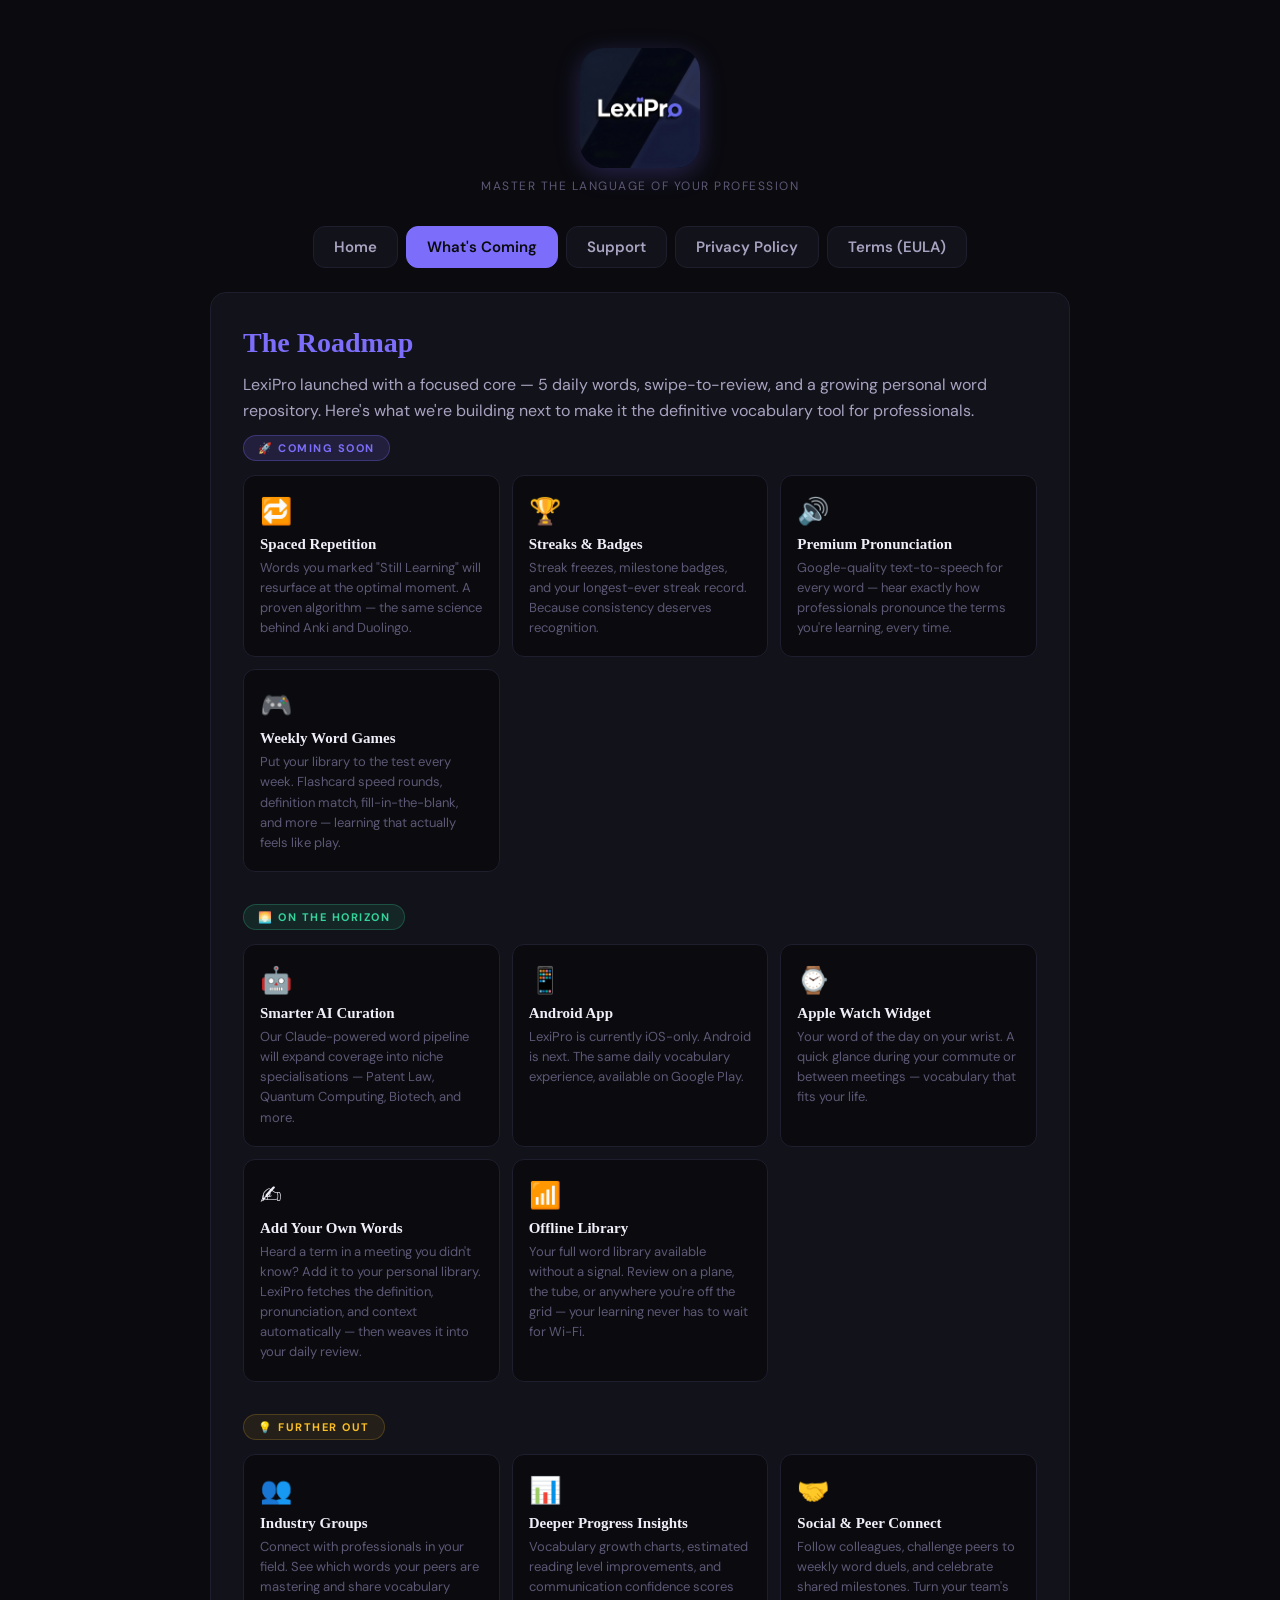
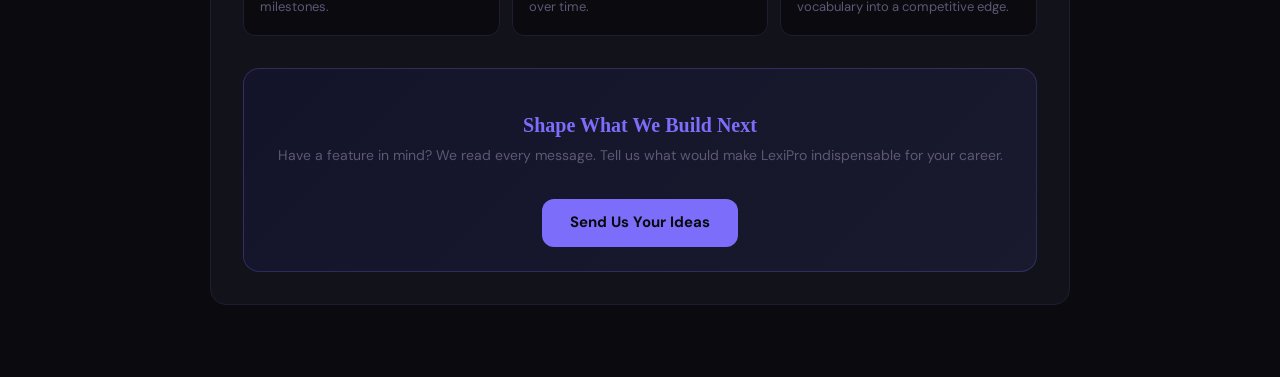
==== coming-soon.html @ db924ab7 "Revised and final for submission" ====
<!DOCTYPE html>
<html lang="en">
<head>
    <meta charset="UTF-8">
    <meta name="viewport" content="width=device-width, initial-scale=1.0">
    <title>What's Coming | LexiPro</title>
    <meta name="description" content="See what's next for LexiPro — Android support, spaced repetition, AI-powered word generation, streaks, badges and more.">
    <link href="https://fonts.googleapis.com/css2?family=DM+Sans:wght@400;600;700&display=swap" rel="stylesheet">
    <link rel="icon" type="image/png" href="images/favicon.png">
    <link rel="stylesheet" href="styles.css">
</head>
<body>
<div class="page-wrapper">

    <div class="logo-container">
        <img src="images/icon.png" alt="LexiPro Logo" class="logo-img">
        <div class="logo-tagline">Master the Language of Your Profession</div>
    </div>

    <button class="nav-toggle" onclick="toggleNav()" aria-expanded="false" aria-controls="main-nav" id="navToggle">
        <span class="nav-toggle-label">
            <span class="nav-current-page">What's Coming</span>
        </span>
        <span class="burger-icon" aria-hidden="true">
            <span></span><span></span><span></span>
        </span>
    </button>

    <nav class="tabs" id="main-nav" role="navigation" aria-label="Main navigation">
        <a href="index.html"       class="tab-btn"        onclick="closeNav()">Home</a>
        <a href="coming-soon.html" class="tab-btn active"  onclick="closeNav()">What's Coming</a>
        <a href="support.html"     class="tab-btn"         onclick="closeNav()">Support</a>
        <a href="privacy.html"     class="tab-btn"         onclick="closeNav()">Privacy Policy</a>
        <a href="terms.html"       class="tab-btn"         onclick="closeNav()">Terms (EULA)</a>
    </nav>

    <div class="content-card">
        <h2>The Roadmap</h2>
        <p>LexiPro launched with a focused core — 5 daily words, swipe-to-review, and a growing personal word repository. Here's what we're building next to make it the definitive vocabulary tool for professionals.</p>

        <!-- COMING SOON -->
        <div class="roadmap-phase">
            <div class="phase-label phase-soon">🚀 Coming Soon</div>
            <div class="roadmap-grid">
                <div class="roadmap-card">
                    <span class="roadmap-icon">🔁</span>
                    <div class="roadmap-title">Spaced Repetition</div>
                    <p class="roadmap-desc">Words you marked "Still Learning" will resurface at the optimal moment. A proven algorithm — the same science behind Anki and Duolingo.</p>
                </div>
                <div class="roadmap-card">
                    <span class="roadmap-icon">🏆</span>
                    <div class="roadmap-title">Streaks & Badges</div>
                    <p class="roadmap-desc">Streak freezes, milestone badges, and your longest-ever streak record. Because consistency deserves recognition.</p>
                </div>
                <div class="roadmap-card">
                    <span class="roadmap-icon">🔊</span>
                    <div class="roadmap-title">Premium Pronunciation</div>
                    <p class="roadmap-desc">Google-quality text-to-speech for every word — hear exactly how professionals pronounce the terms you're learning, every time.</p>
                </div>
                <div class="roadmap-card">
                    <span class="roadmap-icon">🎮</span>
                    <div class="roadmap-title">Weekly Word Games</div>
                    <p class="roadmap-desc">Put your library to the test every week. Flashcard speed rounds, definition match, fill-in-the-blank, and more — learning that actually feels like play.</p>
                </div>
            </div>
        </div>

        <!-- ON THE HORIZON -->
        <div class="roadmap-phase">
            <div class="phase-label phase-horizon">🌅 On the Horizon</div>
            <div class="roadmap-grid">
                <div class="roadmap-card">
                    <span class="roadmap-icon">🤖</span>
                    <div class="roadmap-title">Smarter AI Curation</div>
                    <p class="roadmap-desc">Our Claude-powered word pipeline will expand coverage into niche specialisations — Patent Law, Quantum Computing, Biotech, and more.</p>
                </div>
                <div class="roadmap-card">
                    <span class="roadmap-icon">📱</span>
                    <div class="roadmap-title">Android App</div>
                    <p class="roadmap-desc">LexiPro is currently iOS-only. Android is next. The same daily vocabulary experience, available on Google Play.</p>
                </div>
                <div class="roadmap-card">
                    <span class="roadmap-icon">⌚</span>
                    <div class="roadmap-title">Apple Watch Widget</div>
                    <p class="roadmap-desc">Your word of the day on your wrist. A quick glance during your commute or between meetings — vocabulary that fits your life.</p>
                </div>
                <div class="roadmap-card">
                    <span class="roadmap-icon">✍️</span>
                    <div class="roadmap-title">Add Your Own Words</div>
                    <p class="roadmap-desc">Heard a term in a meeting you didn't know? Add it to your personal library. LexiPro fetches the definition, pronunciation, and context automatically — then weaves it into your daily review.</p>
                </div>
                <div class="roadmap-card">
                    <span class="roadmap-icon">📶</span>
                    <div class="roadmap-title">Offline Library</div>
                    <p class="roadmap-desc">Your full word library available without a signal. Review on a plane, the tube, or anywhere you're off the grid — your learning never has to wait for Wi-Fi.</p>
                </div>
            </div>
        </div>

        <!-- FURTHER OUT -->
        <div class="roadmap-phase">
            <div class="phase-label phase-future">💡 Further Out</div>
            <div class="roadmap-grid">
                <div class="roadmap-card">
                    <span class="roadmap-icon">👥</span>
                    <div class="roadmap-title">Industry Groups</div>
                    <p class="roadmap-desc">Connect with professionals in your field. See which words your peers are mastering and share vocabulary milestones.</p>
                </div>
                <div class="roadmap-card">
                    <span class="roadmap-icon">📊</span>
                    <div class="roadmap-title">Deeper Progress Insights</div>
                    <p class="roadmap-desc">Vocabulary growth charts, estimated reading level improvements, and communication confidence scores over time.</p>
                </div>
                <div class="roadmap-card">
                    <span class="roadmap-icon">🤝</span>
                    <div class="roadmap-title">Social & Peer Connect</div>
                    <p class="roadmap-desc">Follow colleagues, challenge peers to weekly word duels, and celebrate shared milestones. Turn your team's vocabulary into a competitive edge.</p>
                </div>
            </div>
        </div>

        <!-- CTA BANNER -->
        <div class="roadmap-banner">
            <h3>Shape What We Build Next</h3>
            <p>Have a feature in mind? We read every message. Tell us what would make LexiPro indispensable for your career.</p>
            <a href="support.html" class="cta-button">Send Us Your Ideas</a>
        </div>
    </div>

</div><!-- /page-wrapper -->
<script src="script.js"></script>
</body>
</html>
---- styles.css ----
/* ═══════════════════════════════════════════════════════════
   ROOT VARIABLES
═══════════════════════════════════════════════════════════ */
:root {
    --bg:             #0A0A0F;
    --surface:        #12121A;
    --border:         #1E1E2E;
    --accent:         #7C6EFA;
    --text-primary:   #F0EEF8;
    --text-secondary: #A8A3C0;
    --text-muted:     #5C5875;
    --nav-height:     60px;
    --radius-sm:      8px;
    --radius-md:      12px;
    --radius-lg:      16px;
    --radius-xl:      20px;
}

/* ═══════════════════════════════════════════════════════════
   RESET & BASE — mobile-first
═══════════════════════════════════════════════════════════ */
*, *::before, *::after {
    box-sizing: border-box;
    -webkit-tap-highlight-color: transparent;
}

html {
    font-size: 16px;
    scroll-behavior: smooth;
}

body {
    background-color: var(--bg);
    color: var(--text-primary);
    font-family: 'DM Sans', system-ui, Arial, sans-serif;
    margin: 0;
    padding: 0;
    min-height: 100vh;
    -webkit-font-smoothing: antialiased;
}

/* ═══════════════════════════════════════════════════════════
   PAGE WRAPPER — centres content on wide screens
═══════════════════════════════════════════════════════════ */
.page-wrapper {
    display: flex;
    flex-direction: column;
    align-items: center;
    padding: 24px 16px 48px;
    width: 100%;
}

@media (min-width: 600px) {
    .page-wrapper { padding: 32px 24px 60px; }
}

@media (min-width: 900px) {
    .page-wrapper { padding: 40px 32px 72px; }
}

/* ═══════════════════════════════════════════════════════════
   LOGO — compact on mobile, larger on desktop
═══════════════════════════════════════════════════════════ */
.logo-container {
    text-align: center;
    margin-bottom: 24px;
    padding-top: 8px;
}

.logo-img {
    width: 72px;
    height: 72px;
    border-radius: 18px;
    display: block;
    margin: 0 auto 10px;
    box-shadow: 0 6px 24px rgba(124, 110, 250, 0.25);
}

.logo-tagline {
    font-size: 10px;
    color: var(--text-muted);
    letter-spacing: 1.5px;
    text-transform: uppercase;
}

@media (min-width: 600px) {
    .logo-container { margin-bottom: 32px; }
    .logo-img       { width: 96px; height: 96px; border-radius: 22px; }
    .logo-tagline   { font-size: 11px; }
}

@media (min-width: 900px) {
    .logo-img     { width: 120px; height: 120px; border-radius: 24px; }
    .logo-tagline { font-size: 12px; }
}

/* ═══════════════════════════════════════════════════════════
   NAVIGATION — hamburger on mobile, pill row on desktop
═══════════════════════════════════════════════════════════ */

/* Mobile: burger button */
.nav-toggle {
    display: flex;
    align-items: center;
    gap: 10px;
    background: var(--surface);
    border: 1px solid var(--border);
    color: var(--text-primary);
    padding: 10px 16px;
    border-radius: var(--radius-md);
    cursor: pointer;
    font-family: inherit;
    font-size: 15px;
    font-weight: 600;
    width: 100%;
    max-width: 480px;
    justify-content: space-between;
    margin-bottom: 8px;
    transition: border-color 0.2s;
}

.nav-toggle:hover  { border-color: var(--accent); }

.nav-toggle-label  { display: flex; align-items: center; gap: 8px; }

.nav-current-page  {
    color: var(--accent);
    font-size: 14px;
}

.burger-icon {
    display: flex;
    flex-direction: column;
    gap: 4px;
    width: 20px;
    flex-shrink: 0;
}

.burger-icon span {
    display: block;
    height: 2px;
    background: var(--text-secondary);
    border-radius: 2px;
    transition: 0.3s;
}

/* Dropdown nav on mobile */
.tabs {
    display: none;
    flex-direction: column;
    gap: 6px;
    width: 100%;
    max-width: 480px;
    margin-bottom: 20px;
    background: var(--surface);
    border: 1px solid var(--border);
    border-radius: var(--radius-md);
    padding: 8px;
    animation: fadeUp 0.2s ease;
}

.tabs.open { display: flex; }

.tab-btn {
    background: transparent;
    border: none;
    color: var(--text-secondary);
    padding: 12px 14px;
    border-radius: var(--radius-sm);
    cursor: pointer;
    transition: background 0.2s, color 0.2s;
    font-weight: 600;
    font-family: inherit;
    font-size: 15px;
    text-decoration: none;
    display: block;
    width: 100%;
    text-align: left;
}

.tab-btn:hover {
    background: var(--border);
    color: var(--text-primary);
}

.tab-btn.active {
    background: var(--accent);
    color: #0A0A0F;
}

/* Desktop: always-visible pill row */
@media (min-width: 640px) {
    .nav-toggle { display: none; }

    .tabs {
        display: flex !important;
        flex-direction: row;
        flex-wrap: wrap;
        justify-content: center;
        gap: 8px;
        width: auto;
        max-width: 860px;
        margin-bottom: 24px;
        background: transparent;
        border: none;
        padding: 0;
    }

    .tab-btn {
        width: auto;
        padding: 10px 20px;
        border: 1px solid var(--border);
        border-radius: var(--radius-md);
        background: var(--surface);
        text-align: center;
    }

    .tab-btn:hover {
        background: var(--surface);
        border-color: var(--accent);
        color: var(--text-primary);
    }

    .tab-btn.active {
        background: var(--accent);
        border-color: var(--accent);
        color: #0A0A0F;
    }
}

/* ═══════════════════════════════════════════════════════════
   CONTENT CARD
═══════════════════════════════════════════════════════════ */
.content-card {
    background: var(--surface);
    border: 1px solid var(--border);
    border-radius: var(--radius-lg);
    padding: 20px 16px;
    width: 100%;
    max-width: 860px;
}

@media (min-width: 480px)  { .content-card { padding: 24px 20px; } }
@media (min-width: 600px)  { .content-card { padding: 28px 24px; } }
@media (min-width: 900px)  { .content-card { padding: 32px 32px; } }

/* ═══════════════════════════════════════════════════════════
   TYPOGRAPHY
═══════════════════════════════════════════════════════════ */
h1, h2, h3 {
    font-family: Georgia, serif;
    color: var(--accent);
    margin-top: 0;
    line-height: 1.25;
}

h2 {
    font-size: clamp(20px, 5vw, 28px);
    margin-bottom: 12px;
}

h3 {
    font-size: clamp(15px, 3.5vw, 18px);
    margin-bottom: 10px;
    margin-top: 20px;
}

p {
    color: var(--text-secondary);
    line-height: 1.65;
    margin: 10px 0;
    font-size: clamp(14px, 3.5vw, 16px);
}

ul {
    color: var(--text-secondary);
    line-height: 1.75;
    margin: 10px 0;
    padding-left: 18px;
    font-size: clamp(14px, 3.5vw, 16px);
}

li { margin-bottom: 8px; }

.date {
    color: var(--text-muted);
    font-size: 13px;
    margin-bottom: 16px;
}

hr {
    border: 0;
    border-top: 1px solid var(--border);
    margin: 20px 0;
}

.external-link { color: var(--accent); }

/* ═══════════════════════════════════════════════════════════
   CTA BUTTON
═══════════════════════════════════════════════════════════ */
.cta-button {
    display: inline-block;
    background: var(--accent);
    color: #0A0A0F;
    padding: 14px 28px;
    border-radius: var(--radius-md);
    text-decoration: none;
    font-weight: 700;
    font-family: inherit;
    font-size: 15px;
    margin-top: 16px;
    border: none;
    cursor: pointer;
    transition: opacity 0.2s;
    /* Minimum touch target */
    min-height: 48px;
    line-height: 1.2;
    vertical-align: middle;
}

.cta-button:hover   { opacity: 0.9; }
.cta-button:active  { opacity: 0.75; }

/* Full-width on small screens */
@media (max-width: 480px) {
    .cta-button {
        display: block;
        text-align: center;
        width: 100%;
    }
}

/* ═══════════════════════════════════════════════════════════
   APP PREVIEW IMAGE
═══════════════════════════════════════════════════════════ */
.app-preview {
    display: flex;
    justify-content: center;
    margin: 20px 0 8px;
}

.splash-img {
    width: clamp(160px, 50vw, 220px);
    height: clamp(160px, 50vw, 220px);
    border-radius: var(--radius-xl);
    box-shadow: 0 8px 32px rgba(124, 110, 250, 0.2);
}

/* ═══════════════════════════════════════════════════════════
   SECTION DIVIDERS & HINTS
═══════════════════════════════════════════════════════════ */
.section-divider {
    display: flex;
    align-items: center;
    gap: 10px;
    margin: 28px 0 10px;
}

.section-divider::before,
.section-divider::after {
    content: '';
    flex: 1;
    height: 1px;
    background: var(--border);
}

.section-divider span {
    color: var(--accent);
    font-family: Georgia, serif;
    font-size: 14px;
    font-weight: 700;
    white-space: nowrap;
}

.section-hint {
    color: var(--text-muted);
    font-size: 13px;
    text-align: center;
    margin: 0 0 16px;
    line-height: 1.5;
}

/* ═══════════════════════════════════════════════════════════
   WORD CARD (FLIP)
═══════════════════════════════════════════════════════════ */
.card-carousel {
    perspective: 1200px;
    margin-bottom: 8px;
}

.word-card {
    width: 100%;
    max-width: 480px;
    /* Taller on small screens so back content fits */
    height: clamp(240px, 60vw, 280px);
    margin: 0 auto;
    cursor: pointer;
    position: relative;
}

.card-inner {
    width: 100%;
    height: 100%;
    position: relative;
    transform-style: preserve-3d;
    transition: transform 0.55s cubic-bezier(0.4, 0, 0.2, 1);
}

.card-inner.flipped { transform: rotateY(180deg); }

.card-face {
    position: absolute;
    inset: 0;
    backface-visibility: hidden;
    border-radius: var(--radius-lg);
    padding: 20px;
    display: flex;
    flex-direction: column;
    justify-content: center;
    border: 1px solid var(--border);
    overflow: hidden;
}

.card-front {
    background: linear-gradient(135deg, #16162A 0%, #1a1a2e 100%);
    align-items: center;
    text-align: center;
    gap: 6px;
}

.card-back {
    background: linear-gradient(135deg, #12121f 0%, #1a1a2e 100%);
    transform: rotateY(180deg);
    justify-content: flex-start;
    gap: 10px;
    overflow-y: auto;
    /* Smooth scrolling on iOS */
    -webkit-overflow-scrolling: touch;
}

.card-badge {
    background: rgba(124, 110, 250, 0.15);
    color: var(--accent);
    border: 1px solid rgba(124, 110, 250, 0.3);
    border-radius: 20px;
    font-size: 10px;
    font-weight: 600;
    padding: 3px 10px;
    letter-spacing: 0.5px;
    text-transform: uppercase;
}

.card-word {
    font-family: Georgia, serif;
    font-size: clamp(26px, 7vw, 36px);
    font-weight: 700;
    color: var(--text-primary);
    letter-spacing: -0.5px;
}

.card-pronunciation {
    font-size: clamp(13px, 3.5vw, 15px);
    color: var(--accent);
    font-style: italic;
}

.card-pos {
    font-size: 11px;
    color: var(--text-muted);
    text-transform: uppercase;
    letter-spacing: 1px;
}

.card-tap-hint {
    font-size: 12px;
    color: var(--text-muted);
    margin-top: 8px;
    animation: pulse 2s infinite;
}

@keyframes pulse {
    0%, 100% { opacity: 0.5; }
    50%       { opacity: 1;   }
}

.card-definition {
    color: var(--text-primary);
    font-size: clamp(13px, 3.5vw, 15px);
    line-height: 1.55;
    font-weight: 500;
}

.card-example {
    background: rgba(124, 110, 250, 0.08);
    border-left: 3px solid var(--accent);
    border-radius: 0 6px 6px 0;
    padding: 8px 12px;
    font-size: clamp(12px, 3vw, 13px);
    color: var(--text-secondary);
    line-height: 1.55;
    font-style: italic;
}

.example-label,
.context-label {
    display: block;
    font-style: normal;
    font-size: 10px;
    font-weight: 700;
    text-transform: uppercase;
    letter-spacing: 1px;
    color: var(--accent);
    margin-bottom: 3px;
}

.card-context {
    font-size: 11px;
    color: var(--text-muted);
    line-height: 1.5;
}

/* Swipe action buttons */
.card-actions {
    display: flex;
    gap: 10px;
    justify-content: center;
    margin-top: 14px;
    animation: fadeUp 0.3s ease;
}

@keyframes fadeUp {
    from { opacity: 0; transform: translateY(8px); }
    to   { opacity: 1; transform: translateY(0);   }
}

.swipe-btn {
    flex: 1;
    padding: 13px 12px;
    border-radius: var(--radius-md);
    border: 1px solid var(--border);
    font-family: inherit;
    font-size: clamp(13px, 3.5vw, 14px);
    font-weight: 600;
    cursor: pointer;
    transition: background 0.2s;
    display: flex;
    align-items: center;
    justify-content: center;
    gap: 6px;
    min-height: 48px; /* touch target */
}

.swipe-learn {
    background: rgba(248, 113, 113, 0.1);
    color: #f87171;
    border-color: rgba(248, 113, 113, 0.3);
}
.swipe-learn:hover  { background: rgba(248, 113, 113, 0.2); }

.swipe-know {
    background: rgba(52, 211, 153, 0.1);
    color: #34d399;
    border-color: rgba(52, 211, 153, 0.3);
}
.swipe-know:hover   { background: rgba(52, 211, 153, 0.2); }

.swipe-reaction {
    text-align: center;
    font-size: 13px;
    font-weight: 600;
    padding: 12px;
    border-radius: var(--radius-sm);
    margin-top: 10px;
    animation: fadeUp 0.3s ease;
    line-height: 1.5;
}

/* ═══════════════════════════════════════════════════════════
   5-DAY JOURNEY STRIP
═══════════════════════════════════════════════════════════ */
.journey-strip {
    display: flex;
    align-items: flex-start;
    overflow-x: auto;
    /* Snap scrolling on mobile */
    scroll-snap-type: x mandatory;
    -webkit-overflow-scrolling: touch;
    padding: 4px 0 14px;
    margin-bottom: 8px;
    gap: 0;
    scrollbar-width: thin;
    scrollbar-color: var(--border) transparent;
}

.journey-day {
    scroll-snap-align: start;
    background: var(--bg);
    border: 1px solid var(--border);
    border-radius: var(--radius-md);
    padding: 12px;
    min-width: 155px;
    flex-shrink: 0;
    transition: border-color 0.2s;
}

.journey-day:hover          { border-color: var(--accent); }

.journey-day-final {
    border-color: rgba(124, 110, 250, 0.4);
    background: linear-gradient(135deg, #12121A 0%, #16162A 100%);
}

.journey-connector {
    color: var(--text-muted);
    font-size: 16px;
    align-self: center;
    padding: 0 4px;
    flex-shrink: 0;
}

.day-header {
    display: flex;
    justify-content: space-between;
    align-items: center;
    margin-bottom: 8px;
}

.day-label {
    font-family: Georgia, serif;
    font-size: 13px;
    font-weight: 700;
    color: var(--accent);
}

.day-streak { font-size: 11px; color: var(--text-muted); }

.day-words {
    display: flex;
    flex-direction: column;
    gap: 4px;
    margin-bottom: 8px;
}

.word-pill {
    font-size: 10px;
    font-weight: 600;
    padding: 3px 7px;
    border-radius: 5px;
    display: inline-block;
    width: fit-content;
    line-height: 1.4;
}

.word-pill.known {
    background: rgba(52, 211, 153, 0.12);
    color: #34d399;
    border: 1px solid rgba(52, 211, 153, 0.25);
}

.word-pill.learning {
    background: rgba(251, 191, 36, 0.1);
    color: #fbbf24;
    border: 1px solid rgba(251, 191, 36, 0.25);
}

.day-stat {
    font-size: 10px;
    color: var(--text-muted);
    border-top: 1px solid var(--border);
    padding-top: 7px;
}

/* ═══════════════════════════════════════════════════════════
   WEEK SUMMARY STATS
═══════════════════════════════════════════════════════════ */
.week-summary {
    background: linear-gradient(135deg, #13132A 0%, #1a1a2e 100%);
    border: 1px solid rgba(124, 110, 250, 0.3);
    border-radius: var(--radius-lg);
    padding: 20px 16px;
    margin: 20px 0 8px;
    text-align: center;
}

@media (min-width: 480px) { .week-summary { padding: 24px; } }

.summary-title {
    font-family: Georgia, serif;
    color: var(--accent);
    font-size: clamp(14px, 4vw, 16px);
    font-weight: 700;
    margin-bottom: 16px;
}

.summary-stats {
    display: grid;
    grid-template-columns: repeat(2, 1fr);
    gap: 10px;
    margin-bottom: 16px;
}

@media (min-width: 480px) {
    .summary-stats {
        display: flex;
        flex-wrap: wrap;
        justify-content: center;
        gap: 12px;
    }
}

.stat-box {
    background: var(--surface);
    border: 1px solid var(--border);
    border-radius: var(--radius-md);
    padding: 12px 10px;
}

@media (min-width: 480px) {
    .stat-box { padding: 14px 20px; min-width: 80px; }
}

.stat-box-highlight {
    border-color: rgba(124, 110, 250, 0.5);
    background: rgba(124, 110, 250, 0.08);
}

.stat-num {
    font-family: Georgia, serif;
    font-size: clamp(22px, 6vw, 26px);
    font-weight: 700;
    color: var(--text-primary);
    line-height: 1;
    margin-bottom: 4px;
}

.stat-lbl {
    font-size: 10px;
    color: var(--text-muted);
    text-transform: uppercase;
    letter-spacing: 0.5px;
    line-height: 1.3;
}

.summary-quote {
    font-size: 13px;
    color: var(--text-secondary);
    font-style: italic;
    line-height: 1.65;
    border-top: 1px solid var(--border);
    padding-top: 14px;
}

/* ═══════════════════════════════════════════════════════════
   FEEDBACK FORM
═══════════════════════════════════════════════════════════ */
.form-group { margin-bottom: 16px; }

.form-label {
    display: block;
    font-size: 12px;
    font-weight: 600;
    color: var(--text-secondary);
    margin-bottom: 6px;
    letter-spacing: 0.5px;
    text-transform: uppercase;
}

.form-input {
    width: 100%;
    background: var(--bg);
    border: 1px solid var(--border);
    border-radius: var(--radius-sm);
    color: var(--text-primary);
    font-family: inherit;
    font-size: 16px; /* Prevents iOS auto-zoom on focus */
    padding: 13px 14px;
    transition: border-color 0.2s;
    outline: none;
    appearance: none;
    /* Minimum touch target */
    min-height: 48px;
}

.form-input:focus       { border-color: var(--accent); }
.form-input::placeholder { color: var(--text-muted); }

.form-textarea {
    resize: vertical;
    min-height: 110px;
    min-height: 110px;
}

.form-error {
    color: #f87171;
    font-size: 13px;
    margin-bottom: 10px;
    line-height: 1.4;
}

.feedback-success {
    text-align: center;
    padding: 28px 0;
}

.success-icon {
    width: 52px;
    height: 52px;
    background: var(--accent);
    color: #0A0A0F;
    border-radius: 50%;
    font-size: 26px;
    display: flex;
    align-items: center;
    justify-content: center;
    margin: 0 auto 14px;
}

/* ═══════════════════════════════════════════════════════════
   COMING SOON — ROADMAP
═══════════════════════════════════════════════════════════ */
.roadmap-phase { margin-bottom: 32px; }

.phase-label {
    display: inline-flex;
    align-items: center;
    gap: 6px;
    font-size: 11px;
    font-weight: 700;
    text-transform: uppercase;
    letter-spacing: 1.5px;
    padding: 5px 14px;
    border-radius: 20px;
    margin-bottom: 14px;
}

.phase-soon {
    background: rgba(124, 110, 250, 0.15);
    color: var(--accent);
    border: 1px solid rgba(124, 110, 250, 0.3);
}

.phase-horizon {
    background: rgba(52, 211, 153, 0.1);
    color: #34d399;
    border: 1px solid rgba(52, 211, 153, 0.25);
}

.phase-future {
    background: rgba(251, 191, 36, 0.08);
    color: #fbbf24;
    border: 1px solid rgba(251, 191, 36, 0.2);
}

/* Stack single column on mobile, grid on wider */
.roadmap-grid {
    display: grid;
    grid-template-columns: 1fr;
    gap: 12px;
}

@media (min-width: 480px) {
    .roadmap-grid { grid-template-columns: repeat(2, 1fr); }
}

@media (min-width: 720px) {
    .roadmap-grid { grid-template-columns: repeat(3, 1fr); }
}

.roadmap-card {
    background: var(--bg);
    border: 1px solid var(--border);
    border-radius: var(--radius-md);
    padding: 18px 16px;
    transition: border-color 0.2s, transform 0.2s;
}

.roadmap-card:hover {
    border-color: var(--accent);
    transform: translateY(-2px);
}

.roadmap-icon {
    font-size: 26px;
    margin-bottom: 8px;
    display: block;
}

.roadmap-title {
    font-family: Georgia, serif;
    font-size: 15px;
    font-weight: 700;
    color: var(--text-primary);
    margin-bottom: 5px;
}

.roadmap-desc {
    font-size: 13px;
    color: var(--text-muted);
    line-height: 1.55;
    margin: 0;
}

.roadmap-banner {
    background: linear-gradient(135deg, #13132A 0%, #1a1a2e 100%);
    border: 1px solid rgba(124, 110, 250, 0.25);
    border-radius: var(--radius-lg);
    padding: 24px 18px;
    text-align: center;
    margin-top: 8px;
}

.roadmap-banner h3 { margin-bottom: 6px; font-size: clamp(16px, 4vw, 20px); }
.roadmap-banner p  { font-size: 14px; color: var(--text-muted); margin: 0 0 16px; }
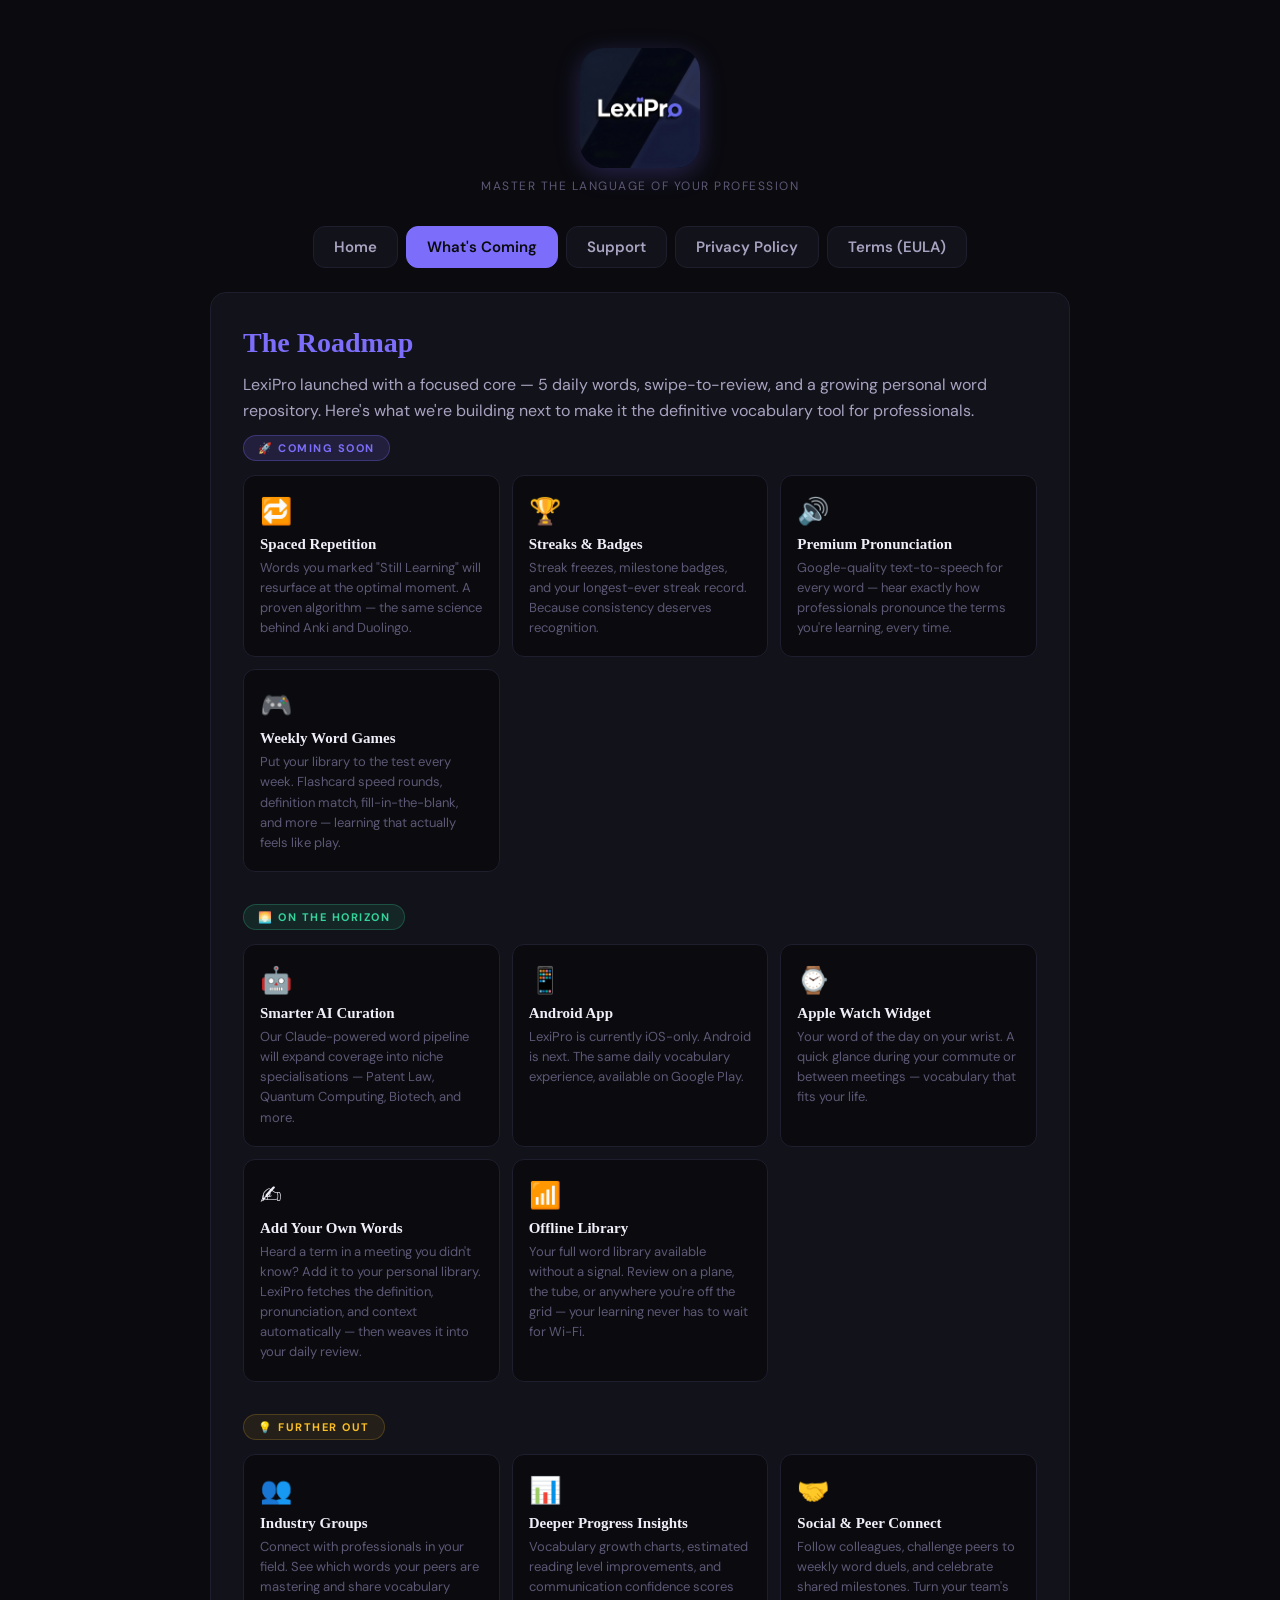
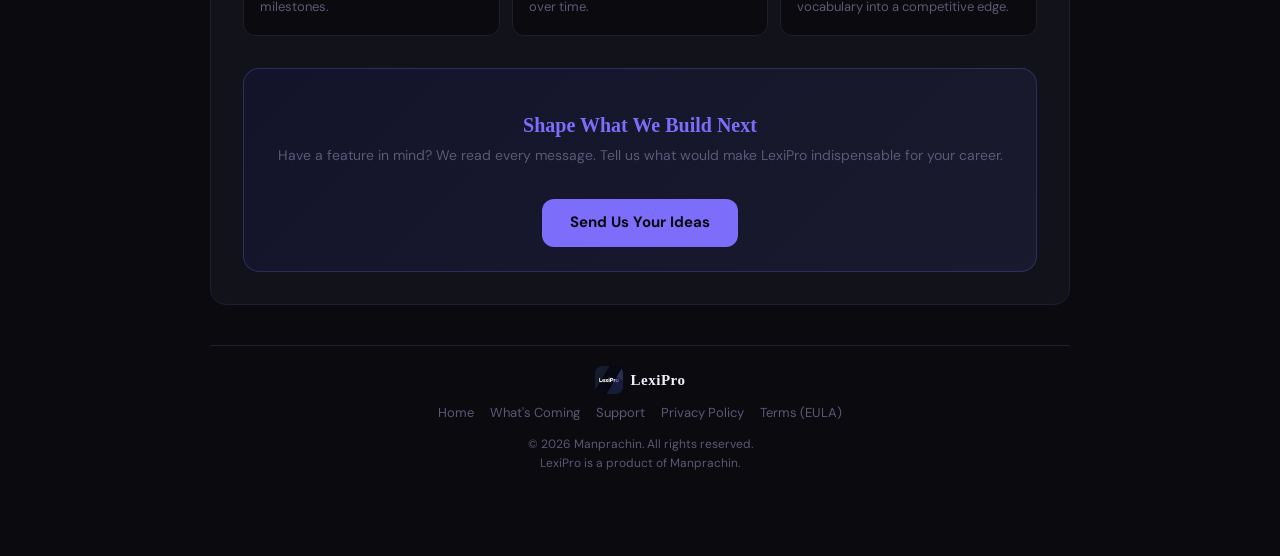
==== commit cc0aaca9: "Copyright added at footer." ====
--- a/coming-soon.html
+++ b/coming-soon.html
@@ -127,6 +127,24 @@
         </div>
     </div>
 
+    <footer class="site-footer">
+        <div class="footer-logo">
+            <img src="images/favicon.png" alt="LexiPro">
+            <span class="footer-logo-name">LexiPro</span>
+        </div>
+        <nav class="footer-links" aria-label="Footer navigation">
+            <a href="index.html">Home</a>
+            <a href="coming-soon.html">What's Coming</a>
+            <a href="support.html">Support</a>
+            <a href="privacy.html">Privacy Policy</a>
+            <a href="terms.html">Terms (EULA)</a>
+        </nav>
+        <p class="footer-copy">
+            &copy; <script>document.write(new Date().getFullYear())</script> Manprachin. All rights reserved.<br>
+            LexiPro is a product of <a href="mailto:manprachinbusiness@gmail.com">Manprachin</a>.
+        </p>
+    </footer>
+
 </div><!-- /page-wrapper -->
 <script src="script.js"></script>
 </body>
--- a/styles.css
+++ b/styles.css
@@ -912,3 +912,67 @@
 
 .roadmap-banner h3 { margin-bottom: 6px; font-size: clamp(16px, 4vw, 20px); }
 .roadmap-banner p  { font-size: 14px; color: var(--text-muted); margin: 0 0 16px; }
+
+/* ═══════════════════════════════════════════════════════════
+   FOOTER
+═══════════════════════════════════════════════════════════ */
+.site-footer {
+    width: 100%;
+    max-width: 860px;
+    margin-top: 40px;
+    padding-top: 20px;
+    border-top: 1px solid var(--border);
+    text-align: center;
+}
+
+.footer-logo {
+    display: flex;
+    align-items: center;
+    justify-content: center;
+    gap: 8px;
+    margin-bottom: 10px;
+}
+
+.footer-logo img {
+    width: 28px;
+    height: 28px;
+    border-radius: 7px;
+}
+
+.footer-logo-name {
+    font-family: Georgia, serif;
+    font-size: 15px;
+    font-weight: 700;
+    color: var(--text-primary);
+    letter-spacing: 0.5px;
+}
+
+.footer-links {
+    display: flex;
+    flex-wrap: wrap;
+    justify-content: center;
+    gap: 6px 16px;
+    margin-bottom: 14px;
+}
+
+.footer-links a {
+    color: var(--text-muted);
+    font-size: 13px;
+    text-decoration: none;
+    transition: color 0.2s;
+}
+
+.footer-links a:hover { color: var(--accent); }
+
+.footer-copy {
+    font-size: 12px;
+    color: var(--text-muted);
+    line-height: 1.6;
+}
+
+.footer-copy a {
+    color: var(--text-muted);
+    text-decoration: none;
+}
+
+.footer-copy a:hover { color: var(--accent); }
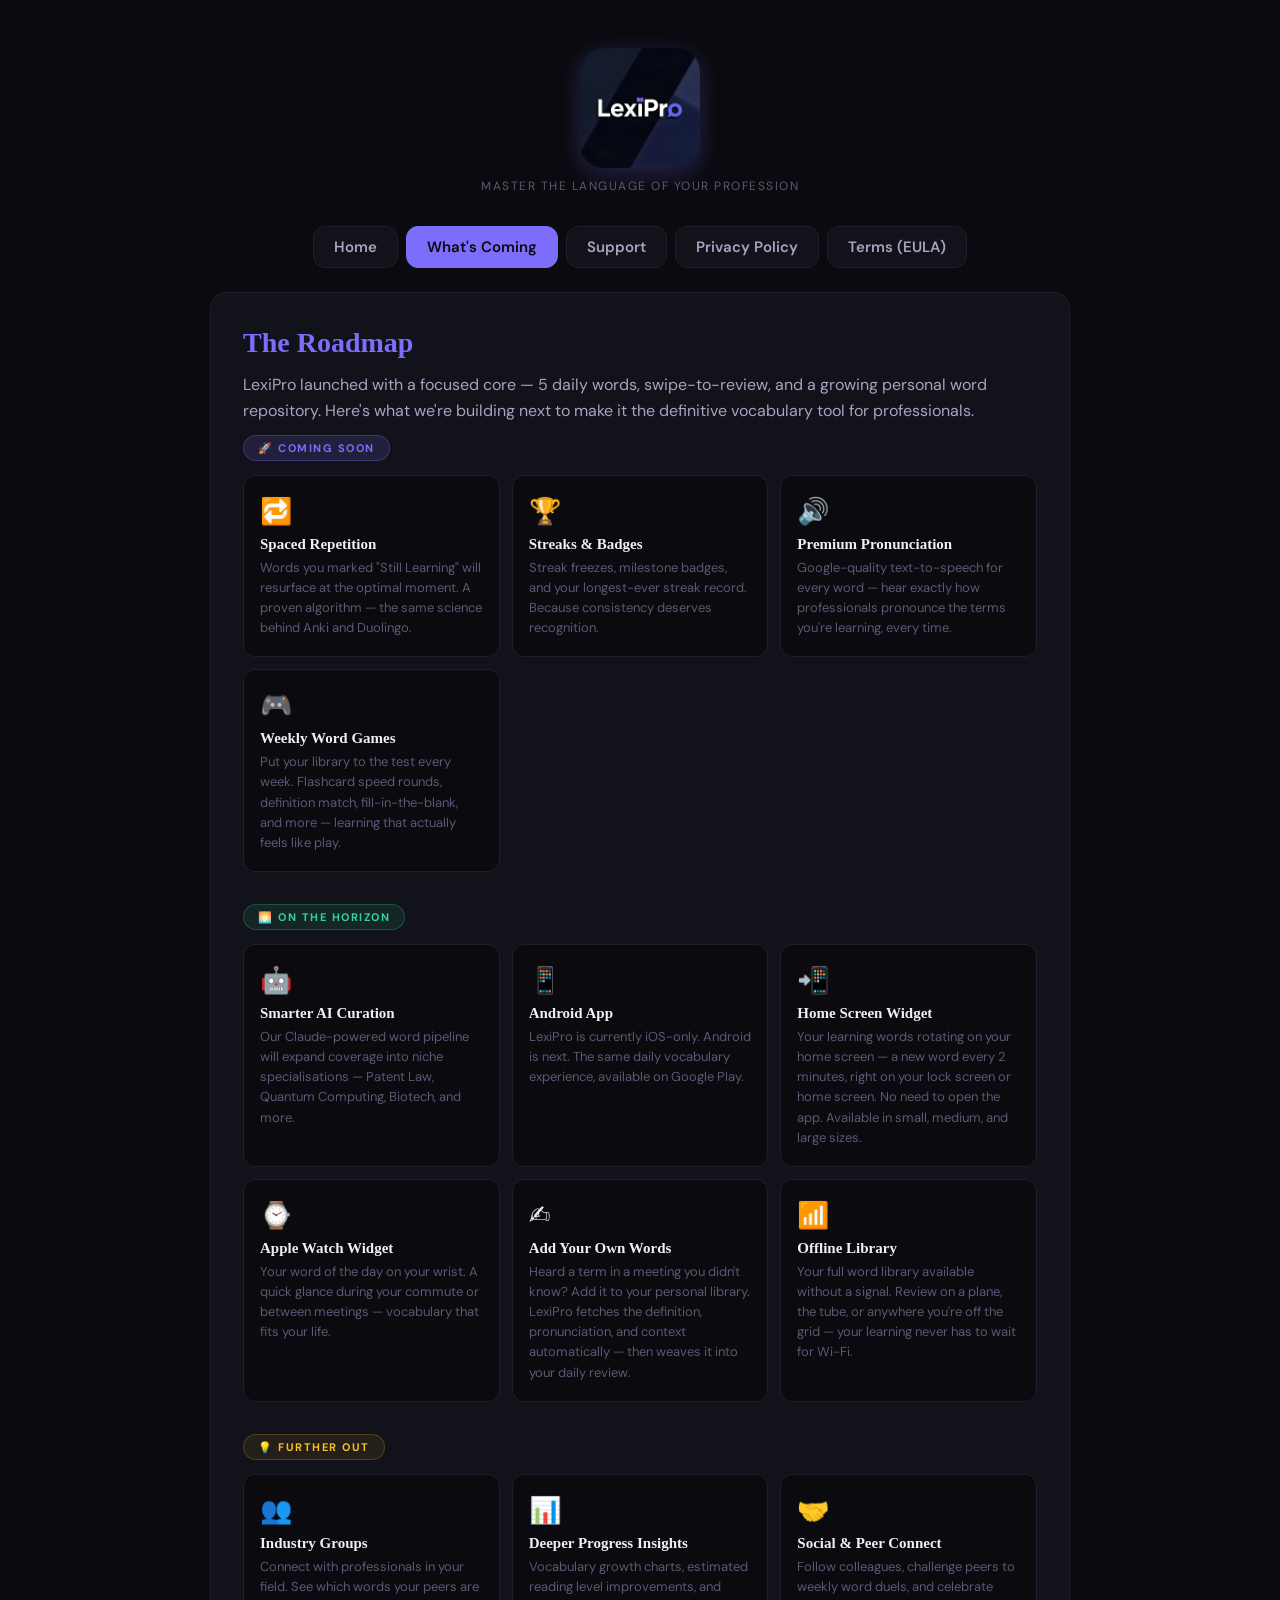
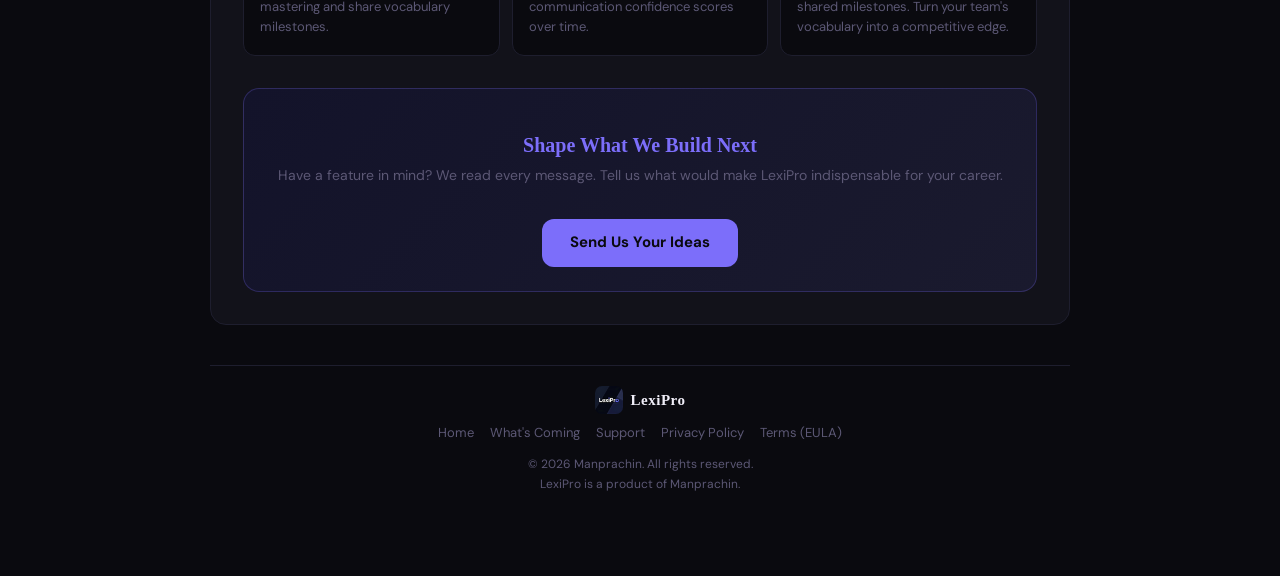
==== commit f94033b5: "Add Home Screen Widget to roadmap" ====
--- a/coming-soon.html
+++ b/coming-soon.html
@@ -80,6 +80,11 @@
                     <p class="roadmap-desc">LexiPro is currently iOS-only. Android is next. The same daily vocabulary experience, available on Google Play.</p>
                 </div>
                 <div class="roadmap-card">
+                    <span class="roadmap-icon">📲</span>
+                    <div class="roadmap-title">Home Screen Widget</div>
+                    <p class="roadmap-desc">Your learning words rotating on your home screen — a new word every 2 minutes, right on your lock screen or home screen. No need to open the app. Available in small, medium, and large sizes.</p>
+                </div>
+                <div class="roadmap-card">
                     <span class="roadmap-icon">⌚</span>
                     <div class="roadmap-title">Apple Watch Widget</div>
                     <p class="roadmap-desc">Your word of the day on your wrist. A quick glance during your commute or between meetings — vocabulary that fits your life.</p>
